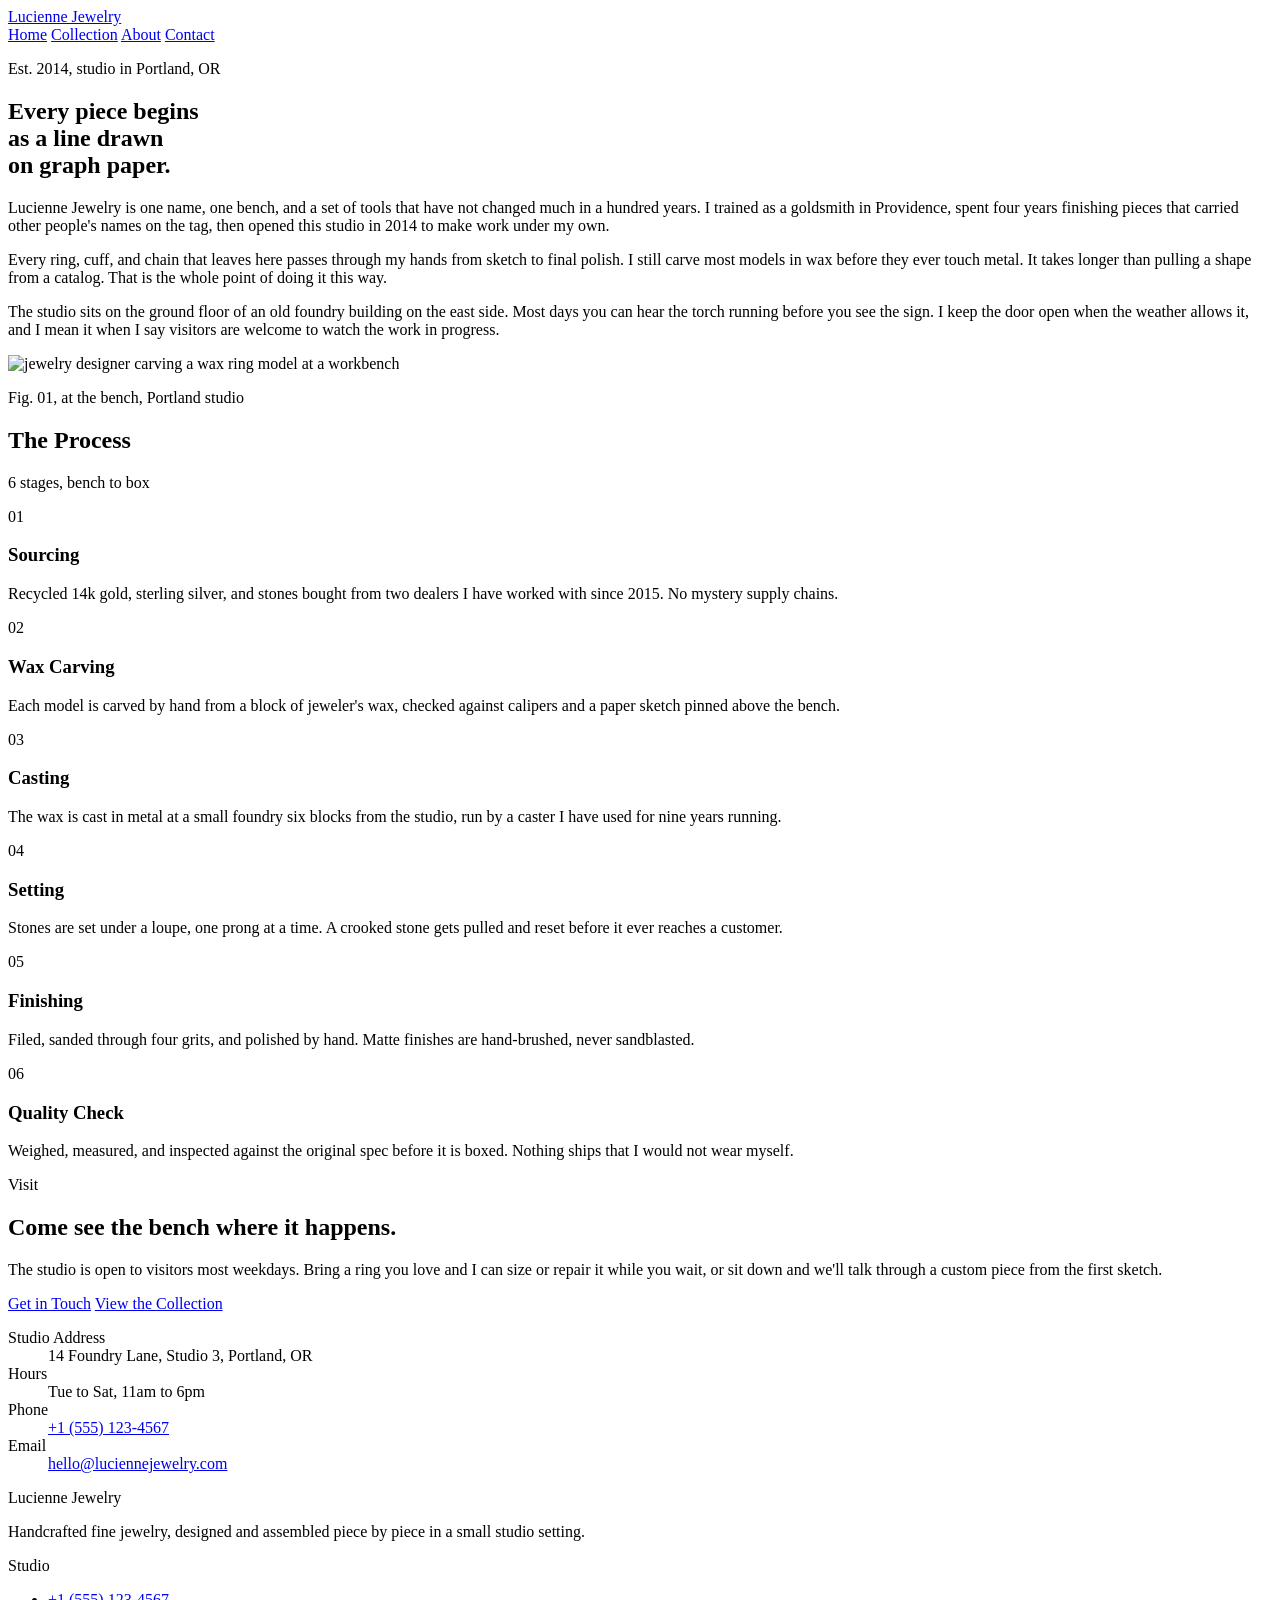
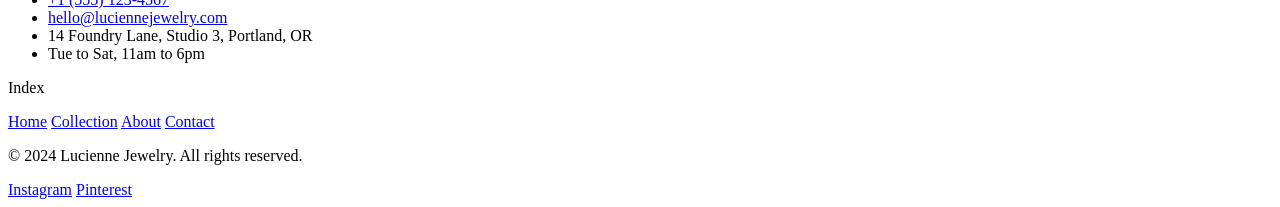
==== about.html @ de62252a "Initial site generated by Tibly" ====
<!DOCTYPE html>
<html lang="en">
<head>
<meta charset="utf-8">
<meta name="viewport" content="width=device-width, initial-scale=1">
<title>About | Lucienne Jewelry</title>
<meta name="description" content="The story behind Lucienne Jewelry: a solo goldsmith's studio in Portland, Oregon, where every ring and chain is designed, carved, and finished by hand.">
<link rel="canonical" href="https://lucienne-jewelry-07a8.sites.tibly.ai/about">
<meta property="og:type" content="website">
<meta property="og:url" content="https://lucienne-jewelry-07a8.sites.tibly.ai/about">
<meta property="og:site_name" content="Lucienne Jewelry">
<meta property="og:title" content="About | Lucienne Jewelry">
<meta property="og:description" content="The story behind Lucienne Jewelry: a solo goldsmith's studio in Portland, Oregon, where every ring and chain is designed, carved, and finished by hand.">
<meta name="twitter:card" content="summary_large_image">
<link rel="icon" href="/favicon.svg" type="image/svg+xml">
<link rel="preconnect" href="https://fonts.googleapis.com">
<link rel="preconnect" href="https://fonts.gstatic.com" crossorigin>
<link href="https://fonts.googleapis.com/css2?family=Syne:wght@400;500;600;700;800&family=Public+Sans:wght@300;400;500;600&display=swap" rel="stylesheet">
<link rel="stylesheet" href="/styles.css?v=f88ac01e">
</head>
<body>
<!-- block:header -->
<header class="w-full bg-white text-ink border-b border-brand-900">
  <div class="mx-auto max-w-6xl px-6 py-6 flex flex-col sm:flex-row sm:items-center sm:justify-between gap-4">
    <a href="/" class="font-display text-2xl md:text-3xl font-semibold tracking-tight" data-tibly-field="business-name">Lucienne Jewelry</a>
    <nav class="flex flex-wrap gap-x-6 gap-y-2 font-body text-xs md:text-sm uppercase tracking-widest">
      <a href="/" class="border-b border-transparent pb-1 hover:border-ink transition-colors duration-300">Home</a>
      <a href="/collection" class="border-b border-transparent pb-1 hover:border-ink transition-colors duration-300">Collection</a>
      <a href="/about" class="border-b border-transparent pb-1 hover:border-ink transition-colors duration-300">About</a>
      <a href="/contact" class="border-b border-transparent pb-1 hover:border-ink transition-colors duration-300">Contact</a>
    </nav>
  </div>
</header>
<!-- /block:header -->
<!-- block:statement -->
<section class="bg-white" data-block="statement">
  <div class="mx-auto max-w-6xl px-6 py-24 md:py-32">
    <div class="grid grid-cols-1 md:grid-cols-12 gap-12 md:gap-8 items-start">
      <div class="md:col-span-7 md:pr-12">
        <p class="font-mono text-xs tracking-widest text-brand-500 uppercase mb-6">Est. 2014, studio in Portland, OR</p>
        <h1 class="font-display text-5xl md:text-7xl font-semibold tracking-tight leading-[0.95] text-ink">
          Every piece begins<br class="hidden md:block"> as a line drawn<br class="hidden md:block"> on graph paper.
        </h1>
        <div class="mt-10 space-y-6 font-body text-base md:text-lg text-brand-700 max-w-prose leading-relaxed">
          <p><span data-tibly-field="business-name">Lucienne Jewelry</span> is one name, one bench, and a set of tools that have not changed much in a hundred years. I trained as a goldsmith in Providence, spent four years finishing pieces that carried other people's names on the tag, then opened this studio in 2014 to make work under my own.</p>
          <p>Every ring, cuff, and chain that leaves here passes through my hands from sketch to final polish. I still carve most models in wax before they ever touch metal. It takes longer than pulling a shape from a catalog. That is the whole point of doing it this way.</p>
          <p>The studio sits on the ground floor of an old foundry building on the east side. Most days you can hear the torch running before you see the sign. I keep the door open when the weather allows it, and I mean it when I say visitors are welcome to watch the work in progress.</p>
        </div>
      </div>
      <div class="md:col-span-5 md:mt-20">
        <img loading="lazy" src="https://images.pexels.com/photos/7167019/pexels-photo-7167019.jpeg?auto=compress&cs=tinysrgb&h=650&w=940" alt="jewelry designer carving a wax ring model at a workbench" class="w-full aspect-[4/5] object-cover grayscale contrast-125 border border-brand-900">
        <p class="mt-4 font-mono text-xs text-brand-500 uppercase tracking-widest">Fig. 01, at the bench, Portland studio</p>
      </div>
    </div>
  </div>
</section>
<!-- /block:statement -->
<!-- block:spec-table -->
<section class="bg-surface border-t border-b border-brand-900" data-block="spec-table">
  <div class="mx-auto max-w-6xl px-6 py-20 md:py-28">
    <div class="flex items-baseline justify-between mb-12 flex-wrap gap-4">
      <h2 class="font-display text-3xl md:text-4xl font-semibold tracking-tight text-ink">The Process</h2>
      <p class="font-mono text-xs uppercase tracking-widest text-brand-500">6 stages, bench to box</p>
    </div>

    <div class="border-t border-brand-900">
      <div class="grid grid-cols-12 gap-2 md:gap-6 py-6 border-b border-brand-300">
        <span class="col-span-2 font-mono text-sm text-brand-500">01</span>
        <h3 class="col-span-4 md:col-span-3 font-display text-base md:text-lg font-medium uppercase tracking-wide text-ink">Sourcing</h3>
        <p class="col-span-6 md:col-span-7 font-body text-sm md:text-base text-brand-700 leading-relaxed">Recycled 14k gold, sterling silver, and stones bought from two dealers I have worked with since 2015. No mystery supply chains.</p>
      </div>
      <div class="grid grid-cols-12 gap-2 md:gap-6 py-6 border-b border-brand-300">
        <span class="col-span-2 font-mono text-sm text-brand-500">02</span>
        <h3 class="col-span-4 md:col-span-3 font-display text-base md:text-lg font-medium uppercase tracking-wide text-ink">Wax Carving</h3>
        <p class="col-span-6 md:col-span-7 font-body text-sm md:text-base text-brand-700 leading-relaxed">Each model is carved by hand from a block of jeweler's wax, checked against calipers and a paper sketch pinned above the bench.</p>
      </div>
      <div class="grid grid-cols-12 gap-2 md:gap-6 py-6 border-b border-brand-300">
        <span class="col-span-2 font-mono text-sm text-brand-500">03</span>
        <h3 class="col-span-4 md:col-span-3 font-display text-base md:text-lg font-medium uppercase tracking-wide text-ink">Casting</h3>
        <p class="col-span-6 md:col-span-7 font-body text-sm md:text-base text-brand-700 leading-relaxed">The wax is cast in metal at a small foundry six blocks from the studio, run by a caster I have used for nine years running.</p>
      </div>
      <div class="grid grid-cols-12 gap-2 md:gap-6 py-6 border-b border-brand-300">
        <span class="col-span-2 font-mono text-sm text-brand-500">04</span>
        <h3 class="col-span-4 md:col-span-3 font-display text-base md:text-lg font-medium uppercase tracking-wide text-ink">Setting</h3>
        <p class="col-span-6 md:col-span-7 font-body text-sm md:text-base text-brand-700 leading-relaxed">Stones are set under a loupe, one prong at a time. A crooked stone gets pulled and reset before it ever reaches a customer.</p>
      </div>
      <div class="grid grid-cols-12 gap-2 md:gap-6 py-6 border-b border-brand-300">
        <span class="col-span-2 font-mono text-sm text-brand-500">05</span>
        <h3 class="col-span-4 md:col-span-3 font-display text-base md:text-lg font-medium uppercase tracking-wide text-ink">Finishing</h3>
        <p class="col-span-6 md:col-span-7 font-body text-sm md:text-base text-brand-700 leading-relaxed">Filed, sanded through four grits, and polished by hand. Matte finishes are hand-brushed, never sandblasted.</p>
      </div>
      <div class="grid grid-cols-12 gap-2 md:gap-6 py-6 border-b border-brand-300">
        <span class="col-span-2 font-mono text-sm text-brand-500">06</span>
        <h3 class="col-span-4 md:col-span-3 font-display text-base md:text-lg font-medium uppercase tracking-wide text-ink">Quality Check</h3>
        <p class="col-span-6 md:col-span-7 font-body text-sm md:text-base text-brand-700 leading-relaxed">Weighed, measured, and inspected against the original spec before it is boxed. Nothing ships that I would not wear myself.</p>
      </div>
    </div>
  </div>
</section>
<!-- /block:spec-table -->
<!-- block:contact-cta -->
<section class="bg-ink text-white" data-block="contact-cta">
  <div class="mx-auto max-w-6xl px-6 py-24 md:py-28">
    <div class="grid grid-cols-1 md:grid-cols-12 gap-12 md:gap-8 items-start">
      <div class="md:col-span-7">
        <p class="font-mono text-xs tracking-widest text-brand-400 uppercase mb-6">Visit</p>
        <h2 class="font-display text-4xl md:text-5xl font-semibold tracking-tight leading-tight">
          Come see the bench where it happens.
        </h2>
        <p class="mt-6 font-body text-base md:text-lg text-brand-300 max-w-prose leading-relaxed">
          The studio is open to visitors most weekdays. Bring a ring you love and I can size or repair it while you wait, or sit down and we'll talk through a custom piece from the first sketch.
        </p>
        <div class="mt-10 flex flex-wrap gap-4">
          <a href="/contact" class="btn border-white text-white hover:bg-white hover:text-ink">Get in Touch</a>
          <a href="/collection" class="btn-secondary border-brand-600 text-brand-300 hover:border-white hover:text-white">View the Collection</a>
        </div>
      </div>
      <div class="md:col-span-5 md:pl-8 md:border-l md:border-brand-700">
        <dl class="font-mono text-sm text-brand-300 space-y-6">
          <div>
            <dt class="uppercase tracking-widest text-xs text-brand-500 mb-1">Studio Address</dt>
            <dd><span data-tibly-field="address">14 Foundry Lane, Studio 3, Portland, OR</span></dd>
          </div>
          <div>
            <dt class="uppercase tracking-widest text-xs text-brand-500 mb-1">Hours</dt>
            <dd><span data-tibly-field="hours">Tue to Sat, 11am to 6pm</span></dd>
          </div>
          <div>
            <dt class="uppercase tracking-widest text-xs text-brand-500 mb-1">Phone</dt>
            <dd><a href="tel:+15551234567" data-tibly-field="phone" class="hover:text-white transition-colors duration-300">+1 (555) 123-4567</a></dd>
          </div>
          <div>
            <dt class="uppercase tracking-widest text-xs text-brand-500 mb-1">Email</dt>
            <dd><a href="mailto:hello@luciennejewelry.com" data-tibly-field="email" class="hover:text-white transition-colors duration-300 break-words">hello@luciennejewelry.com</a></dd>
          </div>
        </dl>
      </div>
    </div>
  </div>
</section>
<!-- /block:contact-cta -->
<!-- block:footer -->
<footer class="w-full bg-ink text-white">
  <div class="mx-auto max-w-6xl px-6 py-16 grid grid-cols-1 md:grid-cols-4 gap-12">
    <div class="md:col-span-2">
      <p class="font-display text-2xl tracking-tight" data-tibly-field="business-name">Lucienne Jewelry</p>
      <p class="mt-4 font-body text-sm text-brand-300 max-w-xs leading-relaxed">Handcrafted fine jewelry, designed and assembled piece by piece in a small studio setting.</p>
    </div>
    <div>
      <p class="font-body text-xs uppercase tracking-widest text-brand-400 mb-4">Studio</p>
      <ul class="font-body text-sm space-y-2 text-brand-200">
        <li><a href="tel:+15551234567" data-tibly-field="phone" class="hover:text-white transition-colors duration-300">+1 (555) 123-4567</a></li>
        <li><a href="mailto:hello@luciennejewelry.com" data-tibly-field="email" class="hover:text-white transition-colors duration-300">hello@luciennejewelry.com</a></li>
        <li><span data-tibly-field="address">14 Foundry Lane, Studio 3, Portland, OR</span></li>
        <li><span data-tibly-field="hours">Tue to Sat, 11am to 6pm</span></li>
      </ul>
    </div>
    <div>
      <p class="font-body text-xs uppercase tracking-widest text-brand-400 mb-4">Index</p>
      <nav class="flex flex-col gap-2 font-body text-sm text-brand-200">
        <a href="/" class="hover:text-white transition-colors duration-300 w-fit">Home</a>
        <a href="/collection" class="hover:text-white transition-colors duration-300 w-fit">Collection</a>
        <a href="/about" class="hover:text-white transition-colors duration-300 w-fit">About</a>
        <a href="/contact" class="hover:text-white transition-colors duration-300 w-fit">Contact</a>
      </nav>
    </div>
  </div>
  <div class="border-t border-brand-700">
    <div class="mx-auto max-w-6xl px-6 py-6 flex flex-col sm:flex-row sm:items-center sm:justify-between gap-4">
      <p class="font-body text-xs text-brand-400">© 2024 Lucienne Jewelry. All rights reserved.</p>
      <div data-tibly-field="links" class="flex gap-6 font-body text-xs uppercase tracking-widest text-brand-300">
        <a href="https://instagram.com" class="hover:text-white transition-colors duration-300">Instagram</a>
        <a href="https://pinterest.com" class="hover:text-white transition-colors duration-300">Pinterest</a>
      </div>
    </div>
  </div>
</footer>
<!-- /block:footer -->
  <script async src="https://api.tibly.ai/widget/v1.js"></script>
</body>
</html>
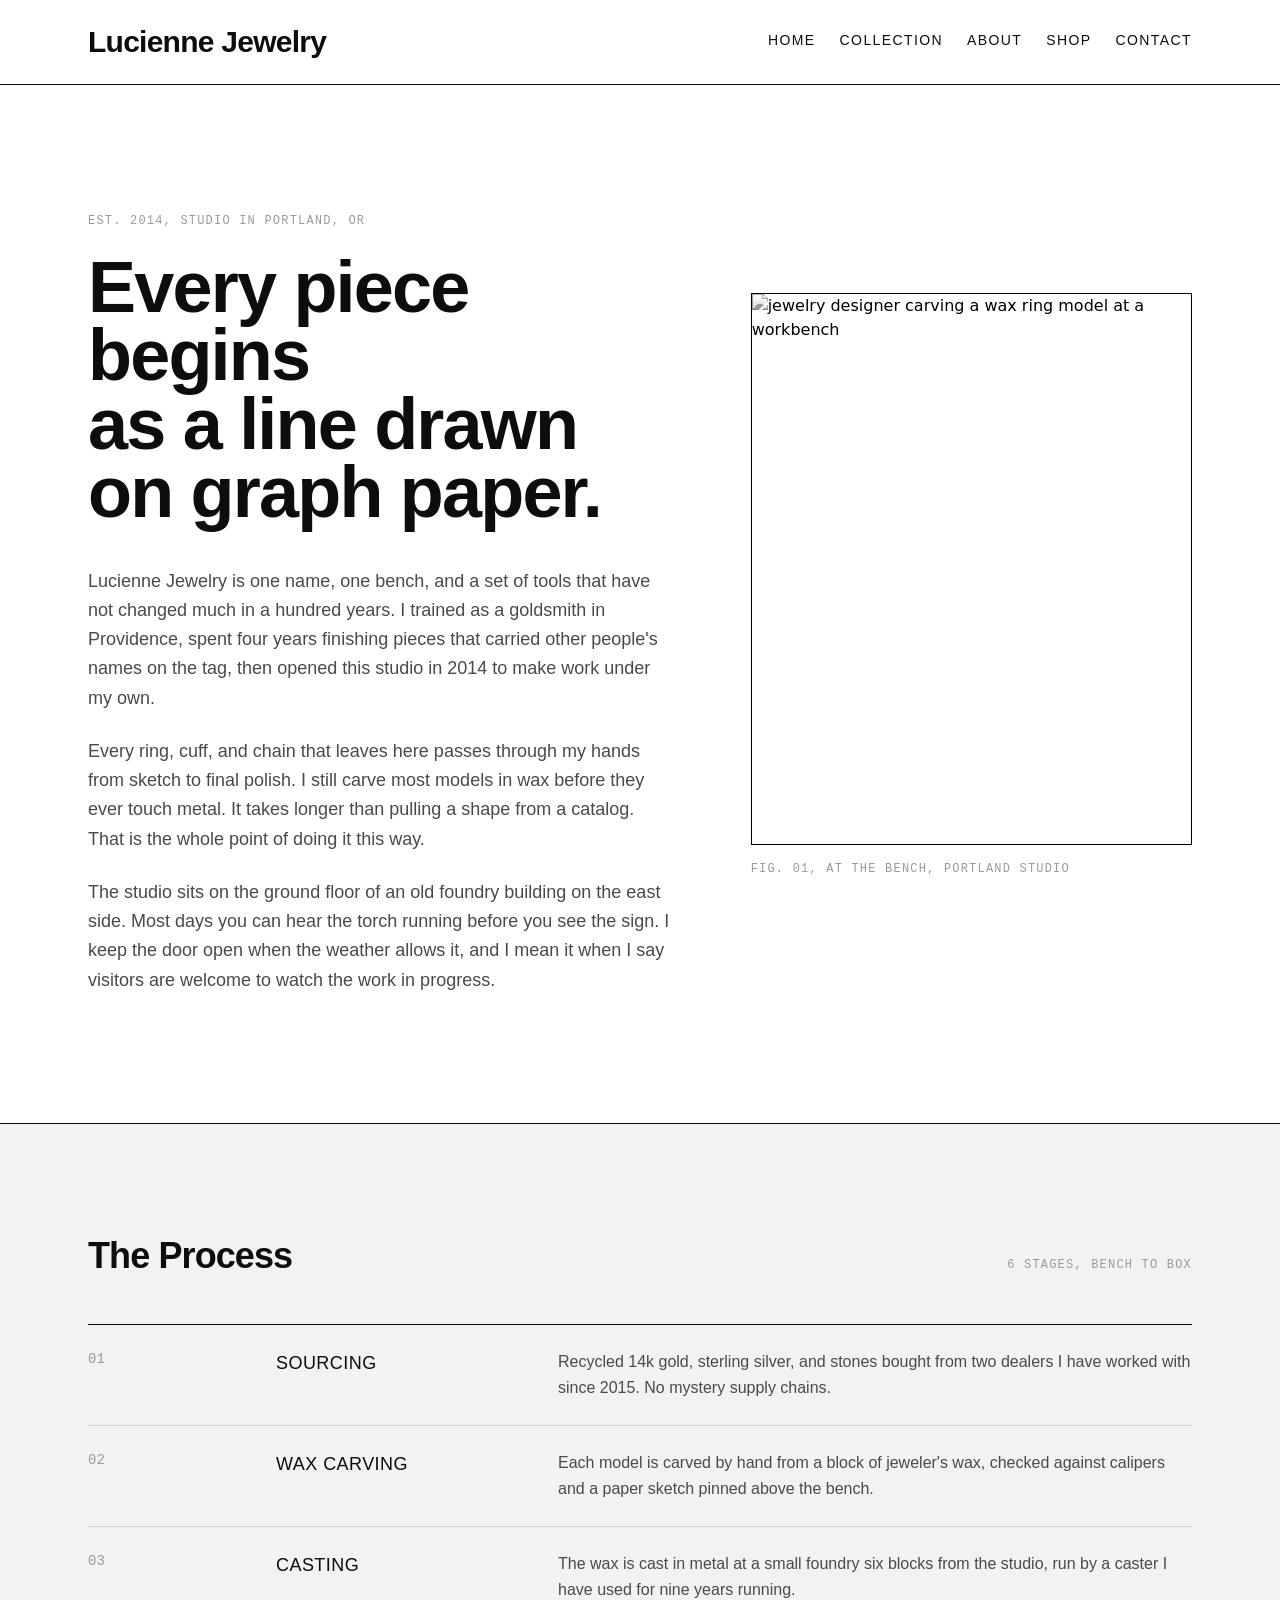
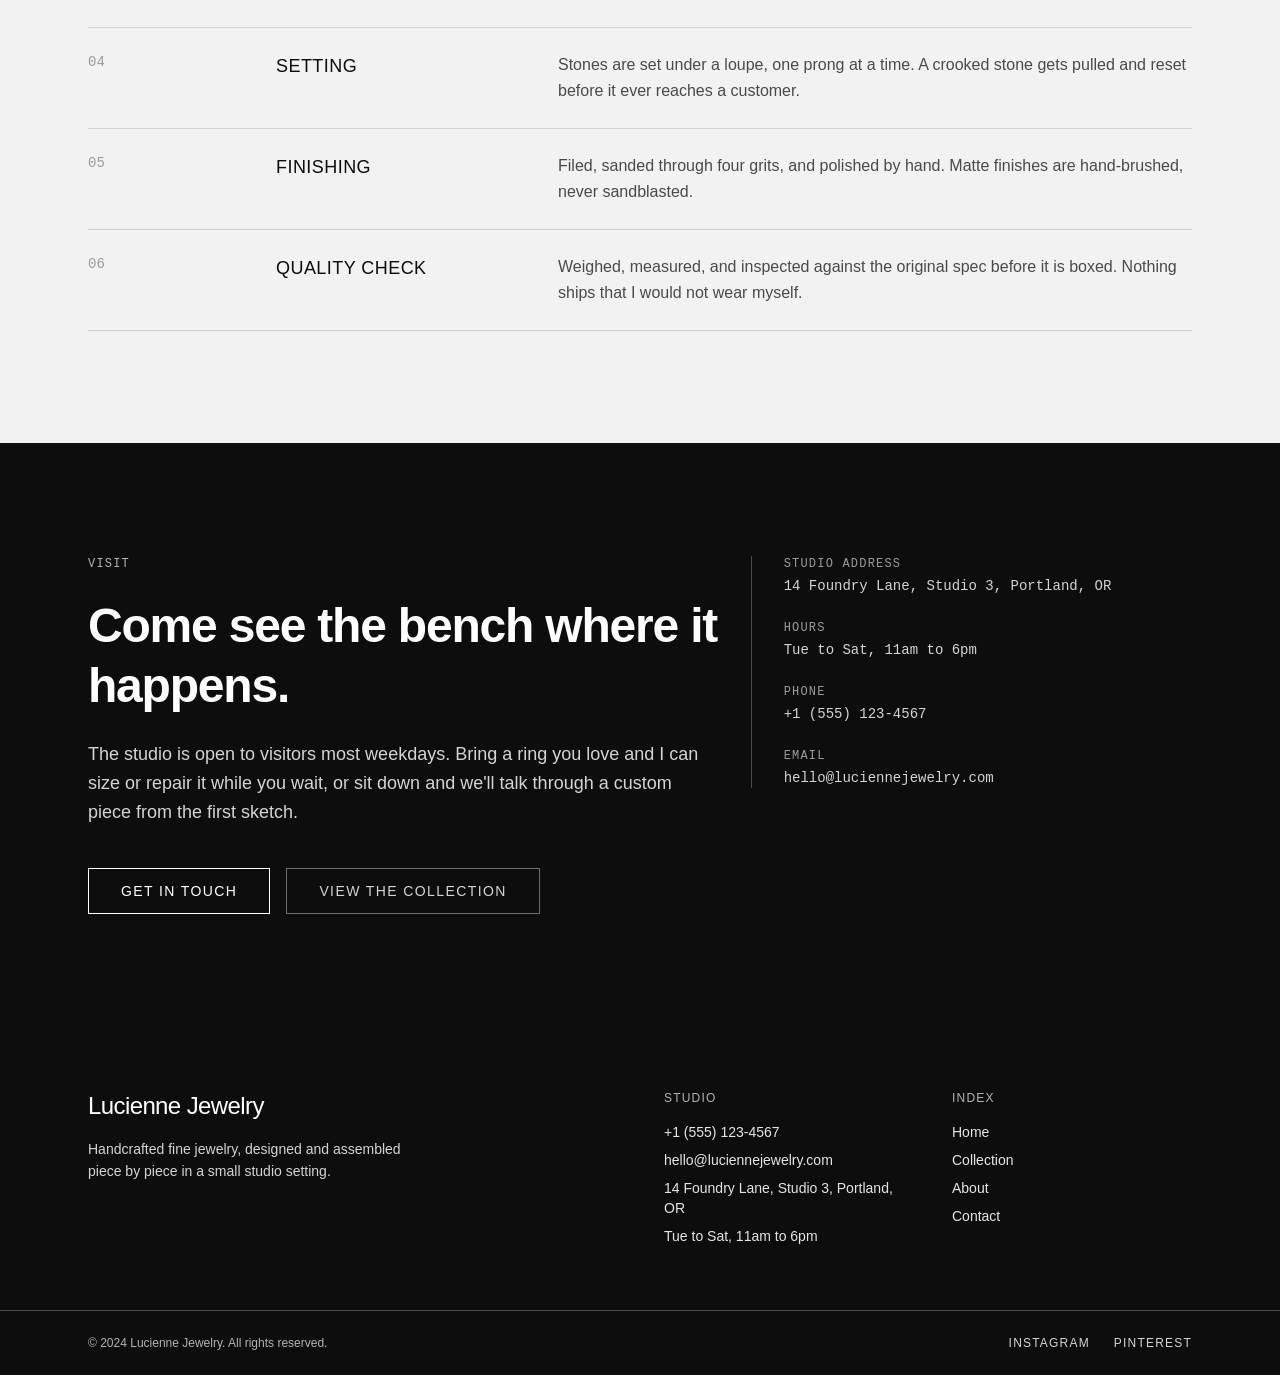
==== commit 39607506: "Add /shop to the site navigation" ====
--- a/about.html
+++ b/about.html
@@ -16,7 +16,7 @@
 <link rel="preconnect" href="https://fonts.googleapis.com">
 <link rel="preconnect" href="https://fonts.gstatic.com" crossorigin>
 <link href="https://fonts.googleapis.com/css2?family=Syne:wght@400;500;600;700;800&family=Public+Sans:wght@300;400;500;600&display=swap" rel="stylesheet">
-<link rel="stylesheet" href="/styles.css?v=f88ac01e">
+<link rel="stylesheet" href="/styles.css?v=3617fe6c">
 </head>
 <body>
 <!-- block:header -->
@@ -27,6 +27,7 @@
       <a href="/" class="border-b border-transparent pb-1 hover:border-ink transition-colors duration-300">Home</a>
       <a href="/collection" class="border-b border-transparent pb-1 hover:border-ink transition-colors duration-300">Collection</a>
       <a href="/about" class="border-b border-transparent pb-1 hover:border-ink transition-colors duration-300">About</a>
+      <a href="/shop" class="border-b border-transparent pb-1 hover:border-ink transition-colors duration-300">Shop</a>
       <a href="/contact" class="border-b border-transparent pb-1 hover:border-ink transition-colors duration-300">Contact</a>
     </nav>
   </div>
--- a/styles.css
+++ b/styles.css
@@ -0,0 +1,2 @@
+/*! tailwindcss v4.3.2 | MIT License | https://tailwindcss.com */
+@layer properties{@supports (((-webkit-hyphens:none)) and (not (margin-trim:inline))) or ((-moz-orient:inline) and (not (color:rgb(from red r g b)))){*,:before,:after,::backdrop{--tw-space-y-reverse:0;--tw-divide-y-reverse:0;--tw-border-style:solid;--tw-leading:initial;--tw-font-weight:initial;--tw-tracking:initial;--tw-shadow:0 0 #0000;--tw-shadow-color:initial;--tw-shadow-alpha:100%;--tw-inset-shadow:0 0 #0000;--tw-inset-shadow-color:initial;--tw-inset-shadow-alpha:100%;--tw-ring-color:initial;--tw-ring-shadow:0 0 #0000;--tw-inset-ring-color:initial;--tw-inset-ring-shadow:0 0 #0000;--tw-ring-inset:initial;--tw-ring-offset-width:0px;--tw-ring-offset-color:#fff;--tw-ring-offset-shadow:0 0 #0000;--tw-blur:initial;--tw-brightness:initial;--tw-contrast:initial;--tw-grayscale:initial;--tw-hue-rotate:initial;--tw-invert:initial;--tw-opacity:initial;--tw-saturate:initial;--tw-sepia:initial;--tw-drop-shadow:initial;--tw-drop-shadow-color:initial;--tw-drop-shadow-alpha:100%;--tw-drop-shadow-size:initial;--tw-duration:initial}}}@layer theme{:root,:host{--font-sans:ui-sans-serif, system-ui, sans-serif, "Apple Color Emoji", "Segoe UI Emoji", "Segoe UI Symbol", "Noto Color Emoji";--font-mono:ui-monospace, SFMono-Regular, Menlo, Monaco, Consolas, "Liberation Mono", "Courier New", monospace;--color-white:#fff;--spacing:.25rem;--container-xs:20rem;--container-3xl:48rem;--container-4xl:56rem;--container-6xl:72rem;--text-xs:.75rem;--text-xs--line-height:calc(1 / .75);--text-sm:.875rem;--text-sm--line-height:calc(1.25 / .875);--text-base:1rem;--text-base--line-height:calc(1.5 / 1);--text-lg:1.125rem;--text-lg--line-height:calc(1.75 / 1.125);--text-xl:1.25rem;--text-xl--line-height:calc(1.75 / 1.25);--text-2xl:1.5rem;--text-2xl--line-height:calc(2 / 1.5);--text-3xl:1.875rem;--text-3xl--line-height:calc(2.25 / 1.875);--text-4xl:2.25rem;--text-4xl--line-height:calc(2.5 / 2.25);--text-5xl:3rem;--text-5xl--line-height:1;--text-6xl:3.75rem;--text-6xl--line-height:1;--text-7xl:4.5rem;--text-7xl--line-height:1;--text-8xl:6rem;--text-8xl--line-height:1;--font-weight-normal:400;--font-weight-medium:500;--font-weight-semibold:600;--tracking-tight:-.025em;--tracking-wide:.025em;--tracking-widest:.1em;--leading-tight:1.25;--leading-relaxed:1.625;--radius-sm:0px;--radius-md:0px;--radius-lg:0px;--default-transition-duration:.15s;--default-transition-timing-function:cubic-bezier(.4, 0, .2, 1);--default-font-family:var(--font-sans);--default-mono-font-family:var(--font-mono);--color-brand-50:#f7f7f7;--color-brand-100:#f2f2f2;--color-brand-200:#e5e5e5;--color-brand-300:#d4d4d4;--color-brand-400:#b3b3b3;--color-brand-500:#9b9b9b;--color-brand-600:#6b6b6b;--color-brand-700:#4a4a4a;--color-brand-800:#262626;--color-brand-900:#0d0d0d;--color-surface:#f2f2f2;--color-ink:#0d0d0d;--font-display:"Syne", sans-serif;--font-body:"Public Sans", sans-serif;--radius-none:0px}}@layer base{*,:after,:before,::backdrop{box-sizing:border-box;border:0 solid;margin:0;padding:0}::file-selector-button{box-sizing:border-box;border:0 solid;margin:0;padding:0}html,:host{-webkit-text-size-adjust:100%;tab-size:4;line-height:1.5;font-family:var(--default-font-family,ui-sans-serif, system-ui, sans-serif, "Apple Color Emoji", "Segoe UI Emoji", "Segoe UI Symbol", "Noto Color Emoji");font-feature-settings:var(--default-font-feature-settings,normal);font-variation-settings:var(--default-font-variation-settings,normal);-webkit-tap-highlight-color:transparent}hr{height:0;color:inherit;border-top-width:1px}abbr:where([title]){-webkit-text-decoration:underline dotted;text-decoration:underline dotted}h1,h2,h3,h4,h5,h6{font-size:inherit;font-weight:inherit}a{color:inherit;-webkit-text-decoration:inherit;-webkit-text-decoration:inherit;-webkit-text-decoration:inherit;text-decoration:inherit}b,strong{font-weight:bolder}code,kbd,samp,pre{font-family:var(--default-mono-font-family,ui-monospace, SFMono-Regular, Menlo, Monaco, Consolas, "Liberation Mono", "Courier New", monospace);font-feature-settings:var(--default-mono-font-feature-settings,normal);font-variation-settings:var(--default-mono-font-variation-settings,normal);font-size:1em}small{font-size:80%}sub,sup{vertical-align:baseline;font-size:75%;line-height:0;position:relative}sub{bottom:-.25em}sup{top:-.5em}table{text-indent:0;border-color:inherit;border-collapse:collapse}:-moz-focusring{outline:auto}progress{vertical-align:baseline}summary{display:list-item}ol,ul,menu{list-style:none}img,svg,video,canvas,audio,iframe,embed,object{vertical-align:middle;display:block}img,video{max-width:100%;height:auto}button,input,select,optgroup,textarea{font:inherit;font-feature-settings:inherit;font-variation-settings:inherit;letter-spacing:inherit;color:inherit;opacity:1;background-color:#0000;border-radius:0}::file-selector-button{font:inherit;font-feature-settings:inherit;font-variation-settings:inherit;letter-spacing:inherit;color:inherit;opacity:1;background-color:#0000;border-radius:0}:where(select:is([multiple],[size])) optgroup{font-weight:bolder}:where(select:is([multiple],[size])) optgroup option{padding-inline-start:20px}::file-selector-button{margin-inline-end:4px}::placeholder{opacity:1}@supports (not ((-webkit-appearance:-apple-pay-button))) or (contain-intrinsic-size:1px){::placeholder{color:currentColor}@supports (color:color-mix(in lab, red, red)){::placeholder{color:color-mix(in oklab, currentcolor 50%, transparent)}}}textarea{resize:vertical}::-webkit-search-decoration{-webkit-appearance:none}::-webkit-date-and-time-value{min-height:1lh;text-align:inherit}::-webkit-datetime-edit{display:inline-flex}::-webkit-datetime-edit-fields-wrapper{padding:0}::-webkit-datetime-edit{padding-block:0}::-webkit-datetime-edit-year-field{padding-block:0}::-webkit-datetime-edit-month-field{padding-block:0}::-webkit-datetime-edit-day-field{padding-block:0}::-webkit-datetime-edit-hour-field{padding-block:0}::-webkit-datetime-edit-minute-field{padding-block:0}::-webkit-datetime-edit-second-field{padding-block:0}::-webkit-datetime-edit-millisecond-field{padding-block:0}::-webkit-datetime-edit-meridiem-field{padding-block:0}::-webkit-calendar-picker-indicator{line-height:1}:-moz-ui-invalid{box-shadow:none}button,input:where([type=button],[type=reset],[type=submit]){appearance:button}::file-selector-button{appearance:button}::-webkit-inner-spin-button{height:auto}::-webkit-outer-spin-button{height:auto}[hidden]:where(:not([hidden=until-found])){display:none!important}}@layer components{.btn{border-style:var(--tw-border-style);border-width:1px;border-color:var(--color-ink);padding-inline:calc(var(--spacing) * 8);padding-block:calc(var(--spacing) * 3);font-family:var(--font-body);font-size:var(--text-sm);line-height:var(--tw-leading,var(--text-sm--line-height));--tw-tracking:var(--tracking-widest);letter-spacing:var(--tracking-widest);color:var(--color-ink);text-transform:uppercase;transition-property:color,background-color,border-color,outline-color,text-decoration-color,fill,stroke,--tw-gradient-from,--tw-gradient-via,--tw-gradient-to;transition-timing-function:var(--tw-ease,var(--default-transition-timing-function));transition-duration:var(--tw-duration,var(--default-transition-duration));--tw-duration:.3s;background-color:#0000;justify-content:center;align-items:center;transition-duration:.3s;display:inline-flex}@media (hover:hover){.btn:hover{background-color:var(--color-ink);color:var(--color-white)}}.btn-secondary{border-style:var(--tw-border-style);border-width:1px;border-color:var(--color-brand-300);padding-inline:calc(var(--spacing) * 8);padding-block:calc(var(--spacing) * 3);font-family:var(--font-body);font-size:var(--text-sm);line-height:var(--tw-leading,var(--text-sm--line-height));--tw-tracking:var(--tracking-widest);letter-spacing:var(--tracking-widest);color:var(--color-brand-600);text-transform:uppercase;transition-property:color,background-color,border-color,outline-color,text-decoration-color,fill,stroke,--tw-gradient-from,--tw-gradient-via,--tw-gradient-to;transition-timing-function:var(--tw-ease,var(--default-transition-timing-function));transition-duration:var(--tw-duration,var(--default-transition-duration));--tw-duration:.3s;background-color:#0000;justify-content:center;align-items:center;transition-duration:.3s;display:inline-flex}@media (hover:hover){.btn-secondary:hover{border-color:var(--color-ink);color:var(--color-ink)}}.card{border-style:var(--tw-border-style);border-width:1px;border-color:var(--color-brand-200);background-color:var(--color-surface);padding:calc(var(--spacing) * 6)}}@layer utilities{.absolute{position:absolute}.relative{position:relative}.top-10{top:calc(var(--spacing) * 10)}.right-10{right:calc(var(--spacing) * 10)}.col-span-2{grid-column:span 2/span 2}.col-span-4{grid-column:span 4/span 4}.col-span-6{grid-column:span 6/span 6}.-mx-2{margin-inline:calc(var(--spacing) * -2)}.mx-auto{margin-inline:auto}.mt-2{margin-top:calc(var(--spacing) * 2)}.mt-3{margin-top:calc(var(--spacing) * 3)}.mt-4{margin-top:calc(var(--spacing) * 4)}.mt-6{margin-top:calc(var(--spacing) * 6)}.mt-8{margin-top:calc(var(--spacing) * 8)}.mt-10{margin-top:calc(var(--spacing) * 10)}.mt-12{margin-top:calc(var(--spacing) * 12)}.mt-14{margin-top:calc(var(--spacing) * 14)}.mr-6{margin-right:calc(var(--spacing) * 6)}.mb-1{margin-bottom:var(--spacing)}.mb-2{margin-bottom:calc(var(--spacing) * 2)}.mb-4{margin-bottom:calc(var(--spacing) * 4)}.mb-6{margin-bottom:calc(var(--spacing) * 6)}.mb-8{margin-bottom:calc(var(--spacing) * 8)}.mb-10{margin-bottom:calc(var(--spacing) * 10)}.mb-12{margin-bottom:calc(var(--spacing) * 12)}.mb-16{margin-bottom:calc(var(--spacing) * 16)}.block{display:block}.flex{display:flex}.grid{display:grid}.hidden{display:none}.inline-flex{display:inline-flex}.aspect-\[4\/3\]{aspect-ratio:4/3}.aspect-\[4\/5\]{aspect-ratio:4/5}.aspect-square{aspect-ratio:1}.h-full{height:100%}.w-fit{width:fit-content}.w-full{width:100%}.max-w-3xl{max-width:var(--container-3xl)}.max-w-4xl{max-width:var(--container-4xl)}.max-w-6xl{max-width:var(--container-6xl)}.max-w-prose{max-width:65ch}.max-w-xs{max-width:var(--container-xs)}.min-w-\[640px\]{min-width:640px}.resize-none{resize:none}.grid-cols-1{grid-template-columns:repeat(1,minmax(0,1fr))}.grid-cols-12{grid-template-columns:repeat(12,minmax(0,1fr))}.grid-cols-\[2\.5rem_1fr\]{grid-template-columns:2.5rem 1fr}.flex-col{flex-direction:column}.flex-wrap{flex-wrap:wrap}.items-baseline{align-items:baseline}.items-center{align-items:center}.items-end{align-items:flex-end}.items-start{align-items:flex-start}.justify-between{justify-content:space-between}.justify-center{justify-content:center}.gap-0{gap:0}.gap-2{gap:calc(var(--spacing) * 2)}.gap-4{gap:calc(var(--spacing) * 4)}.gap-6{gap:calc(var(--spacing) * 6)}.gap-8{gap:calc(var(--spacing) * 8)}.gap-12{gap:calc(var(--spacing) * 12)}.gap-px{gap:1px}:where(.space-y-2>:not(:last-child)){--tw-space-y-reverse:0;margin-block-start:calc(calc(var(--spacing) * 2) * var(--tw-space-y-reverse));margin-block-end:calc(calc(var(--spacing) * 2) * calc(1 - var(--tw-space-y-reverse)))}:where(.space-y-6>:not(:last-child)){--tw-space-y-reverse:0;margin-block-start:calc(calc(var(--spacing) * 6) * var(--tw-space-y-reverse));margin-block-end:calc(calc(var(--spacing) * 6) * calc(1 - var(--tw-space-y-reverse)))}.gap-x-4{column-gap:calc(var(--spacing) * 4)}.gap-x-6{column-gap:calc(var(--spacing) * 6)}.gap-x-10{column-gap:calc(var(--spacing) * 10)}.gap-y-1{row-gap:var(--spacing)}.gap-y-2{row-gap:calc(var(--spacing) * 2)}.gap-y-3{row-gap:calc(var(--spacing) * 3)}:where(.divide-y>:not(:last-child)){--tw-divide-y-reverse:0;border-bottom-style:var(--tw-border-style);border-top-style:var(--tw-border-style);border-top-width:calc(1px * var(--tw-divide-y-reverse));border-bottom-width:calc(1px * calc(1 - var(--tw-divide-y-reverse)))}:where(.divide-brand-200>:not(:last-child)){border-color:var(--color-brand-200)}.justify-self-end{justify-self:flex-end}.overflow-hidden{overflow:hidden}.overflow-x-auto{overflow-x:auto}.border{border-style:var(--tw-border-style);border-width:1px}.border-y{border-block-style:var(--tw-border-style);border-block-width:1px}.border-t{border-top-style:var(--tw-border-style);border-top-width:1px}.border-b{border-bottom-style:var(--tw-border-style);border-bottom-width:1px}.border-brand-200{border-color:var(--color-brand-200)}.border-brand-300{border-color:var(--color-brand-300)}.border-brand-600{border-color:var(--color-brand-600)}.border-brand-700{border-color:var(--color-brand-700)}.border-brand-900{border-color:var(--color-brand-900)}.border-ink{border-color:var(--color-ink)}.border-transparent{border-color:#0000}.border-white{border-color:var(--color-white)}.bg-brand-800{background-color:var(--color-brand-800)}.bg-ink{background-color:var(--color-ink)}.bg-surface{background-color:var(--color-surface)}.bg-transparent{background-color:#0000}.bg-white{background-color:var(--color-white)}.object-cover{object-fit:cover}.p-4{padding:calc(var(--spacing) * 4)}.p-8{padding:calc(var(--spacing) * 8)}.px-2{padding-inline:calc(var(--spacing) * 2)}.px-4{padding-inline:calc(var(--spacing) * 4)}.px-6{padding-inline:calc(var(--spacing) * 6)}.px-8{padding-inline:calc(var(--spacing) * 8)}.py-3{padding-block:calc(var(--spacing) * 3)}.py-4{padding-block:calc(var(--spacing) * 4)}.py-5{padding-block:calc(var(--spacing) * 5)}.py-6{padding-block:calc(var(--spacing) * 6)}.py-12{padding-block:calc(var(--spacing) * 12)}.py-16{padding-block:calc(var(--spacing) * 16)}.py-20{padding-block:calc(var(--spacing) * 20)}.py-24{padding-block:calc(var(--spacing) * 24)}.pt-6{padding-top:calc(var(--spacing) * 6)}.pt-16{padding-top:calc(var(--spacing) * 16)}.pt-20{padding-top:calc(var(--spacing) * 20)}.pb-1{padding-bottom:var(--spacing)}.pb-4{padding-bottom:calc(var(--spacing) * 4)}.pb-6{padding-bottom:calc(var(--spacing) * 6)}.pb-16{padding-bottom:calc(var(--spacing) * 16)}.pb-20{padding-bottom:calc(var(--spacing) * 20)}.text-center{text-align:center}.text-left{text-align:left}.text-right{text-align:right}.font-body{font-family:var(--font-body)}.font-display{font-family:var(--font-display)}.font-mono{font-family:var(--font-mono)}.text-2xl{font-size:var(--text-2xl);line-height:var(--tw-leading,var(--text-2xl--line-height))}.text-3xl{font-size:var(--text-3xl);line-height:var(--tw-leading,var(--text-3xl--line-height))}.text-4xl{font-size:var(--text-4xl);line-height:var(--tw-leading,var(--text-4xl--line-height))}.text-5xl{font-size:var(--text-5xl);line-height:var(--tw-leading,var(--text-5xl--line-height))}.text-base{font-size:var(--text-base);line-height:var(--tw-leading,var(--text-base--line-height))}.text-lg{font-size:var(--text-lg);line-height:var(--tw-leading,var(--text-lg--line-height))}.text-sm{font-size:var(--text-sm);line-height:var(--tw-leading,var(--text-sm--line-height))}.text-xs{font-size:var(--text-xs);line-height:var(--tw-leading,var(--text-xs--line-height))}.text-\[10rem\]{font-size:10rem}.leading-\[0\.92\]{--tw-leading:.92;line-height:.92}.leading-\[0\.95\]{--tw-leading:.95;line-height:.95}.leading-none{--tw-leading:1;line-height:1}.leading-relaxed{--tw-leading:var(--leading-relaxed);line-height:var(--leading-relaxed)}.leading-tight{--tw-leading:var(--leading-tight);line-height:var(--leading-tight)}.font-medium{--tw-font-weight:var(--font-weight-medium);font-weight:var(--font-weight-medium)}.font-normal{--tw-font-weight:var(--font-weight-normal);font-weight:var(--font-weight-normal)}.font-semibold{--tw-font-weight:var(--font-weight-semibold);font-weight:var(--font-weight-semibold)}.tracking-\[0\.3em\]{--tw-tracking:.3em;letter-spacing:.3em}.tracking-tight{--tw-tracking:var(--tracking-tight);letter-spacing:var(--tracking-tight)}.tracking-wide{--tw-tracking:var(--tracking-wide);letter-spacing:var(--tracking-wide)}.tracking-widest{--tw-tracking:var(--tracking-widest);letter-spacing:var(--tracking-widest)}.break-words{overflow-wrap:break-word}.text-brand-200{color:var(--color-brand-200)}.text-brand-300{color:var(--color-brand-300)}.text-brand-400{color:var(--color-brand-400)}.text-brand-500{color:var(--color-brand-500)}.text-brand-600{color:var(--color-brand-600)}.text-brand-700{color:var(--color-brand-700)}.text-ink{color:var(--color-ink)}.text-white{color:var(--color-white)}.uppercase{text-transform:uppercase}.underline-offset-4{text-underline-offset:4px}.ring{--tw-ring-shadow:var(--tw-ring-inset,) 0 0 0 calc(1px + var(--tw-ring-offset-width)) var(--tw-ring-color,currentcolor);box-shadow:var(--tw-inset-shadow), var(--tw-inset-ring-shadow), var(--tw-ring-offset-shadow), var(--tw-ring-shadow), var(--tw-shadow)}.contrast-125{--tw-contrast:contrast(125%);filter:var(--tw-blur,) var(--tw-brightness,) var(--tw-contrast,) var(--tw-grayscale,) var(--tw-hue-rotate,) var(--tw-invert,) var(--tw-saturate,) var(--tw-sepia,) var(--tw-drop-shadow,)}.grayscale{--tw-grayscale:grayscale(100%);filter:var(--tw-blur,) var(--tw-brightness,) var(--tw-contrast,) var(--tw-grayscale,) var(--tw-hue-rotate,) var(--tw-invert,) var(--tw-saturate,) var(--tw-sepia,) var(--tw-drop-shadow,)}.transition-colors{transition-property:color,background-color,border-color,outline-color,text-decoration-color,fill,stroke,--tw-gradient-from,--tw-gradient-via,--tw-gradient-to;transition-timing-function:var(--tw-ease,var(--default-transition-timing-function));transition-duration:var(--tw-duration,var(--default-transition-duration))}.duration-300{--tw-duration:.3s;transition-duration:.3s}.select-none{-webkit-user-select:none;user-select:none}@media (hover:hover){.group-hover\:underline:is(:where(.group):hover *){text-decoration-line:underline}.hover\:border-ink:hover{border-color:var(--color-ink)}.hover\:border-white:hover{border-color:var(--color-white)}.hover\:bg-surface:hover{background-color:var(--color-surface)}.hover\:bg-white:hover{background-color:var(--color-white)}.hover\:text-brand-600:hover{color:var(--color-brand-600)}.hover\:text-ink:hover{color:var(--color-ink)}.hover\:text-white:hover{color:var(--color-white)}}.focus\:border-ink:focus{border-color:var(--color-ink)}.focus\:outline-none:focus{--tw-outline-style:none;outline-style:none}@media (min-width:40rem){.sm\:block{display:block}.sm\:inline{display:inline}.sm\:w-fit{width:fit-content}.sm\:flex-row{flex-direction:row}.sm\:items-center{align-items:center}.sm\:items-end{align-items:flex-end}.sm\:justify-between{justify-content:space-between}.sm\:text-4xl{font-size:var(--text-4xl);line-height:var(--tw-leading,var(--text-4xl--line-height))}.sm\:text-5xl{font-size:var(--text-5xl);line-height:var(--tw-leading,var(--text-5xl--line-height))}.sm\:text-6xl{font-size:var(--text-6xl);line-height:var(--tw-leading,var(--text-6xl--line-height))}}@media (min-width:48rem){.md\:col-span-1{grid-column:span 1/span 1}.md\:col-span-2{grid-column:span 2/span 2}.md\:col-span-3{grid-column:span 3/span 3}.md\:col-span-4{grid-column:span 4/span 4}.md\:col-span-5{grid-column:span 5/span 5}.md\:col-span-6{grid-column:span 6/span 6}.md\:col-span-7{grid-column:span 7/span 7}.md\:col-start-7{grid-column-start:7}.md\:mt-20{margin-top:calc(var(--spacing) * 20)}.md\:ml-16{margin-left:calc(var(--spacing) * 16)}.md\:block{display:block}.md\:inline{display:inline}.md\:grid-cols-2{grid-template-columns:repeat(2,minmax(0,1fr))}.md\:grid-cols-4{grid-template-columns:repeat(4,minmax(0,1fr))}.md\:grid-cols-6{grid-template-columns:repeat(6,minmax(0,1fr))}.md\:grid-cols-12{grid-template-columns:repeat(12,minmax(0,1fr))}.md\:grid-cols-\[3rem_1fr_auto_auto\]{grid-template-columns:3rem 1fr auto auto}.md\:justify-end{justify-content:flex-end}.md\:gap-0{gap:0}.md\:gap-6{gap:calc(var(--spacing) * 6)}.md\:gap-8{gap:calc(var(--spacing) * 8)}.md\:gap-16{gap:calc(var(--spacing) * 16)}.md\:border-r{border-right-style:var(--tw-border-style);border-right-width:1px}.md\:border-b-0{border-bottom-style:var(--tw-border-style);border-bottom-width:0}.md\:border-l{border-left-style:var(--tw-border-style);border-left-width:1px}.md\:border-brand-700{border-color:var(--color-brand-700)}.md\:p-12{padding:calc(var(--spacing) * 12)}.md\:p-16{padding:calc(var(--spacing) * 16)}.md\:py-24{padding-block:calc(var(--spacing) * 24)}.md\:py-28{padding-block:calc(var(--spacing) * 28)}.md\:py-32{padding-block:calc(var(--spacing) * 32)}.md\:py-36{padding-block:calc(var(--spacing) * 36)}.md\:pt-24{padding-top:calc(var(--spacing) * 24)}.md\:pt-28{padding-top:calc(var(--spacing) * 28)}.md\:pr-12{padding-right:calc(var(--spacing) * 12)}.md\:pb-24{padding-bottom:calc(var(--spacing) * 24)}.md\:pb-28{padding-bottom:calc(var(--spacing) * 28)}.md\:pl-8{padding-left:calc(var(--spacing) * 8)}.md\:text-3xl{font-size:var(--text-3xl);line-height:var(--tw-leading,var(--text-3xl--line-height))}.md\:text-4xl{font-size:var(--text-4xl);line-height:var(--tw-leading,var(--text-4xl--line-height))}.md\:text-5xl{font-size:var(--text-5xl);line-height:var(--tw-leading,var(--text-5xl--line-height))}.md\:text-7xl{font-size:var(--text-7xl);line-height:var(--tw-leading,var(--text-7xl--line-height))}.md\:text-8xl{font-size:var(--text-8xl);line-height:var(--tw-leading,var(--text-8xl--line-height))}.md\:text-base{font-size:var(--text-base);line-height:var(--tw-leading,var(--text-base--line-height))}.md\:text-lg{font-size:var(--text-lg);line-height:var(--tw-leading,var(--text-lg--line-height))}.md\:text-sm{font-size:var(--text-sm);line-height:var(--tw-leading,var(--text-sm--line-height))}.md\:text-xl{font-size:var(--text-xl);line-height:var(--tw-leading,var(--text-xl--line-height))}}}@property --tw-space-y-reverse{syntax:"*";inherits:false;initial-value:0}@property --tw-divide-y-reverse{syntax:"*";inherits:false;initial-value:0}@property --tw-border-style{syntax:"*";inherits:false;initial-value:solid}@property --tw-leading{syntax:"*";inherits:false}@property --tw-font-weight{syntax:"*";inherits:false}@property --tw-tracking{syntax:"*";inherits:false}@property --tw-shadow{syntax:"*";inherits:false;initial-value:0 0 #0000}@property --tw-shadow-color{syntax:"*";inherits:false}@property --tw-shadow-alpha{syntax:"<percentage>";inherits:false;initial-value:100%}@property --tw-inset-shadow{syntax:"*";inherits:false;initial-value:0 0 #0000}@property --tw-inset-shadow-color{syntax:"*";inherits:false}@property --tw-inset-shadow-alpha{syntax:"<percentage>";inherits:false;initial-value:100%}@property --tw-ring-color{syntax:"*";inherits:false}@property --tw-ring-shadow{syntax:"*";inherits:false;initial-value:0 0 #0000}@property --tw-inset-ring-color{syntax:"*";inherits:false}@property --tw-inset-ring-shadow{syntax:"*";inherits:false;initial-value:0 0 #0000}@property --tw-ring-inset{syntax:"*";inherits:false}@property --tw-ring-offset-width{syntax:"<length>";inherits:false;initial-value:0}@property --tw-ring-offset-color{syntax:"*";inherits:false;initial-value:#fff}@property --tw-ring-offset-shadow{syntax:"*";inherits:false;initial-value:0 0 #0000}@property --tw-blur{syntax:"*";inherits:false}@property --tw-brightness{syntax:"*";inherits:false}@property --tw-contrast{syntax:"*";inherits:false}@property --tw-grayscale{syntax:"*";inherits:false}@property --tw-hue-rotate{syntax:"*";inherits:false}@property --tw-invert{syntax:"*";inherits:false}@property --tw-opacity{syntax:"*";inherits:false}@property --tw-saturate{syntax:"*";inherits:false}@property --tw-sepia{syntax:"*";inherits:false}@property --tw-drop-shadow{syntax:"*";inherits:false}@property --tw-drop-shadow-color{syntax:"*";inherits:false}@property --tw-drop-shadow-alpha{syntax:"<percentage>";inherits:false;initial-value:100%}@property --tw-drop-shadow-size{syntax:"*";inherits:false}@property --tw-duration{syntax:"*";inherits:false}
